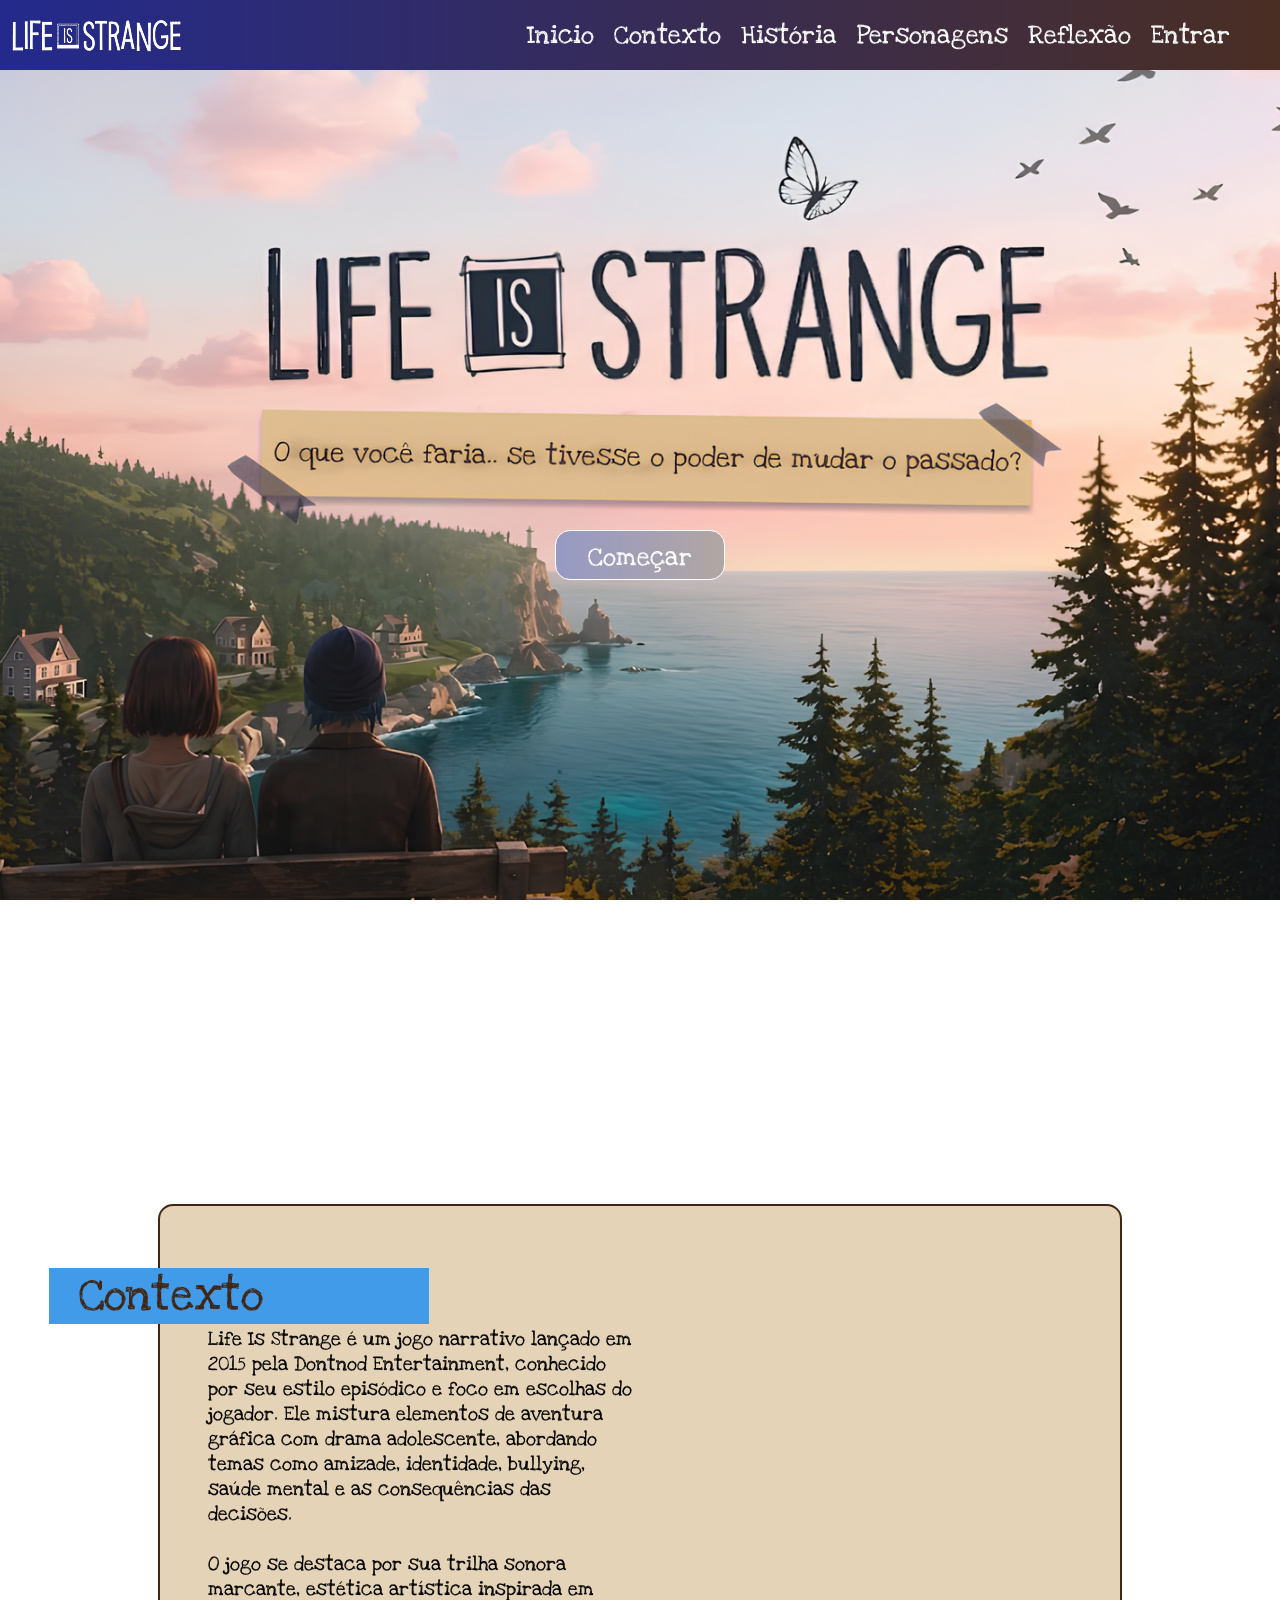
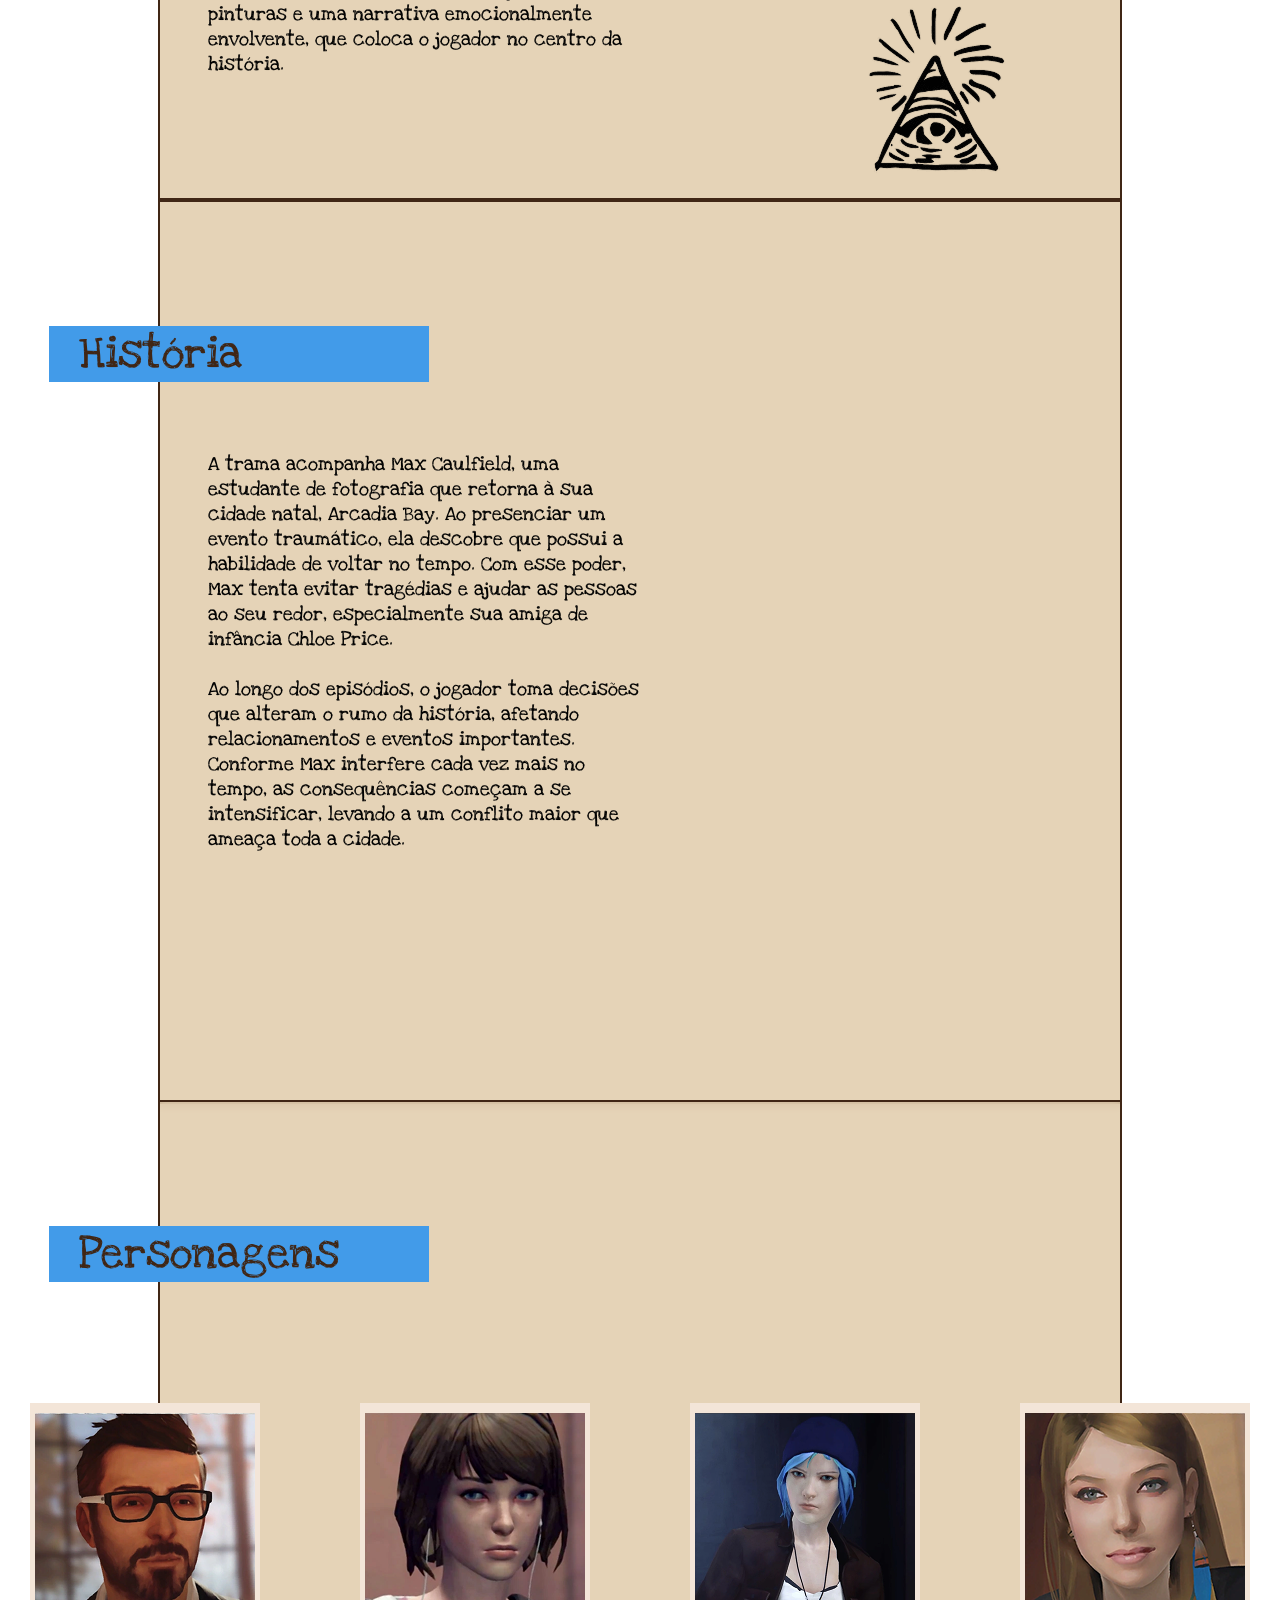
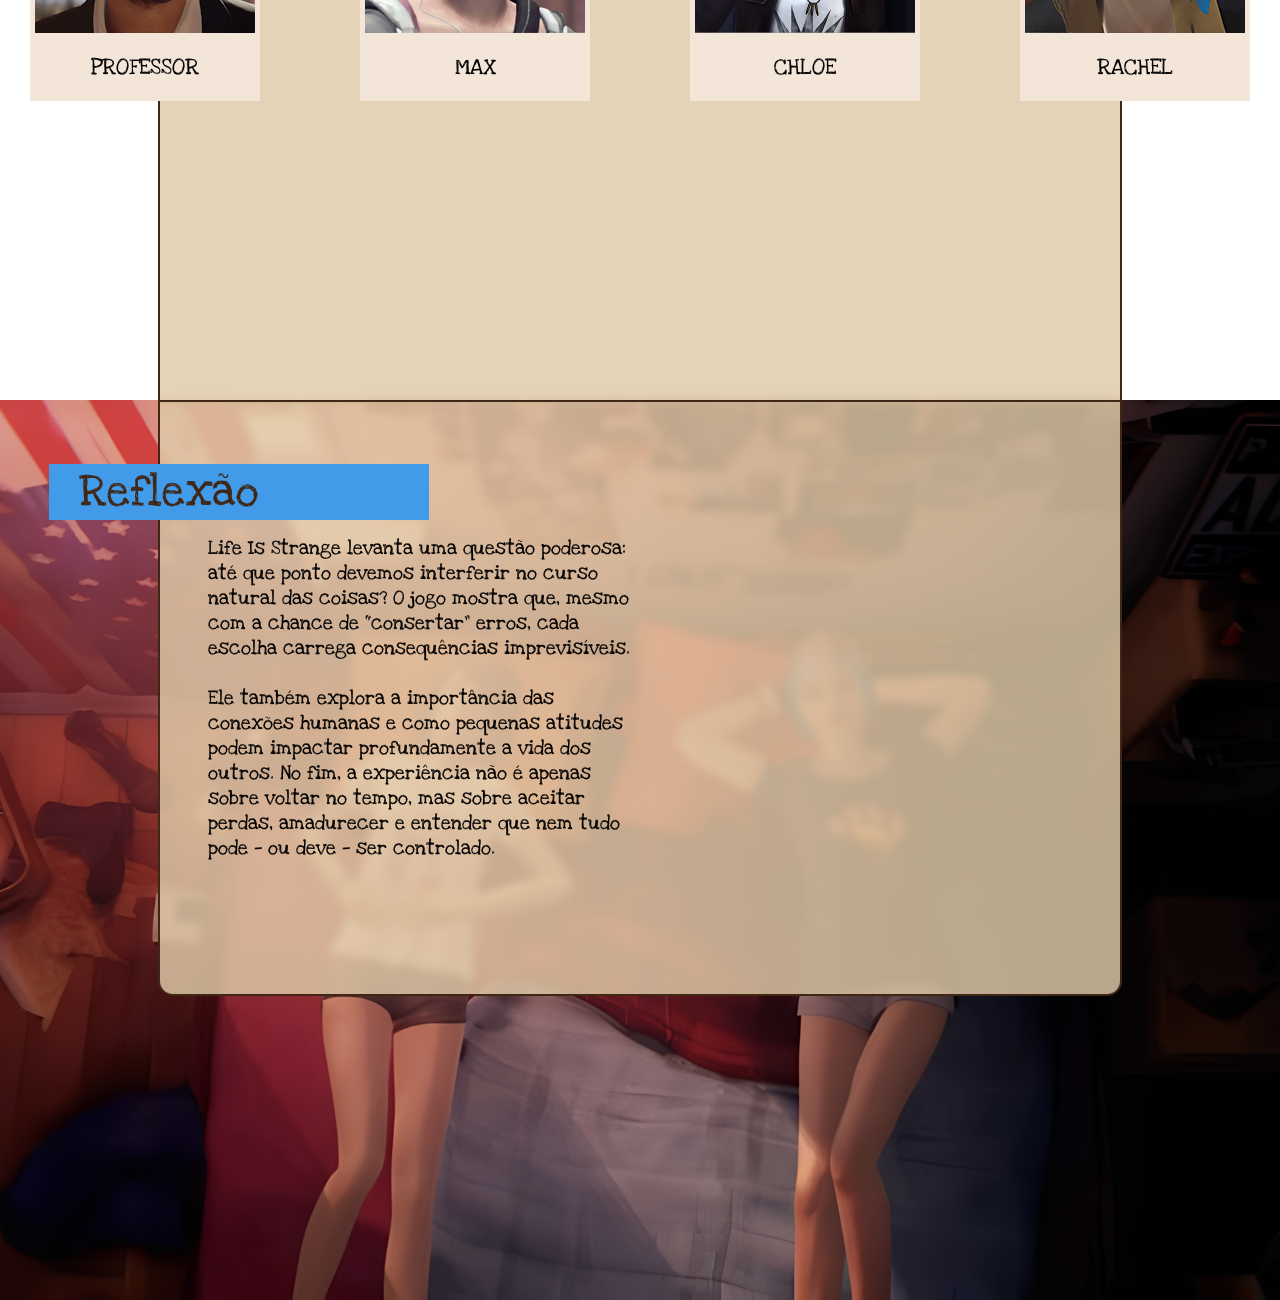
==== public/index.html @ 5f22a0fd "Juntei a API web-data-viz ao meu projeto, inseri os dados na tabela do banco e direcionei o login a " ====
<!DOCTYPE html>
<html lang="en">

<head>
  <meta charset="UTF-8">
  <link rel="stylesheet" href="./css/style.css">
  <meta name="viewport" content="width=device-width, initial-scale=1.0">
  <title>Projeto Individual - Life Is Strange</title>
</head>

<body>

  <section class="tela_home">
    <header>

      <nav class="barra-navegacao">
        <img src="./assets/imgs/LOGOLS-removebg-preview 1.png" alt="Logo do jogo">
        <ul class="topicos-barra">
          <li><a href="#" class="topico_home">Inicio</a></li>
          <li><a href="#" class="topico_contexto">Contexto</a></li>
          <li><a href="#" class="topico_historia">História</a></li>
          <li><a href="#" class="topico_personagens">Personagens</a></li>
          <li><a href="#" class="topico_reflexao">Reflexão</a></li>
          <li><a href="./login.html" class="topico_entrar">Entrar</a></li>
        </ul>
      </nav>

    </header>
    <main class="main_home">

      <button class="btn_entrar" onclick="conheca()">Começar</button>

    </main>
    <footer>



    </footer>
  </section>

  <div class="juncao_conteudo">
    <section class="tela_contexto">
      <header class="">

      </header>
      <main class="main_contexto">

        <div class="container_inicial">
          <div class="div_titulo">
            <h1 class="titulo_contexto">Contexto</h1>
          </div>

          <div class="conteudo">
            <div class="conteudo_escrito">
              Life Is Strange é um jogo narrativo lançado em 2015 pela Dontnod Entertainment,
              conhecido por seu estilo episódico e foco em escolhas do jogador. Ele mistura elementos
              de aventura gráfica com drama adolescente, abordando temas como amizade, identidade,
              bullying, saúde mental e as consequências das decisões. <br><br> O jogo se destaca por sua
              trilha sonora marcante, estética artística inspirada em pinturas e uma narrativa
              emocionalmente envolvente, que coloca o jogador no centro da história.
            </div>
            <div class="conteudo_imagem">

              <div class="div_img_iluminati">
                <img src="./assets/imgs/iluminati.png" alt="Pixação de Chloe, um triangulo com olho e alguns rabiscos">
              </div>

            </div>

          </div>
      </main>
      <footer class="">


      </footer>

    </section>
    <section class="tela_historia">
      <header class="">

      </header>
      <main class="main_historia">

        <div class="container1">
          <div class="div_titulo">
            <h1 class="titulo_contexto">História</h1>
          </div>

          <div class="conteudo">
            <div class="conteudo_escrito">
              A trama acompanha Max Caulfield, uma estudante de fotografia que retorna à sua cidade natal,
              Arcadia Bay. Ao presenciar um evento traumático, ela descobre que possui a habilidade de voltar no tempo.
              Com esse poder, Max tenta evitar tragédias e ajudar as pessoas ao seu redor, especialmente sua amiga de
              infância Chloe Price. <br><br> Ao longo dos episódios, o jogador toma decisões que alteram o rumo da
              história,
              afetando relacionamentos e eventos importantes. Conforme Max interfere cada vez mais no tempo, as
              consequências começam a se intensificar, levando a um conflito maior que ameaça toda a cidade.
            </div>
            <div class="conteudo_imagem">


            </div>

          </div>

      </main>
      <footer class="">


      </footer>

    </section>
    <section class="tela_personagens">
      <header class="">

      </header>
      <main class="main_personagens">
        <div class="container2">
          <div class="div_titulo">
            <h1 class="titulo_contexto">Personagens</h1>
          </div>

          <div class="carrossel_persongens">
            <div class="carrossel_img">
              <img src="./assets/imgs/Professor.png" alt="">
              <p>PROFESSOR</p>
            </div>
            <div class="carrossel_img">
              <img src="./assets/imgs/Max.png" alt="">
              <p>MAX</p>
            </div>
            <div class="carrossel_img">
              <img src="./assets/imgs/Chloe.png" alt="">
              <p>CHLOE</p>
            </div>
            <div class="carrossel_img">
              <img src="./assets/imgs/Rachel.png" alt="">
              <p>RACHEL</p>
            </div>

          </div>


        </div>

  </div>

  </main>
  <footer class="">


  </footer>

  </section>
  <section class="tela_reflexao">
    <header class="">

    </header>
    <main class="main_reflexao">

      <div class="container_final">
        <div class="div_titulo">
          <h1 class="titulo_contexto">Reflexão</h1>
        </div>

        <div class="conteudo">
          <div class="conteudo_escrito">
            Life Is Strange levanta uma questão poderosa: até que ponto devemos interferir no curso
            natural das coisas?
            O jogo mostra que, mesmo com a chance de “consertar” erros, cada escolha carrega
            consequências imprevisíveis.<br><br>
            Ele também explora a importância das conexões humanas e como pequenas atitudes podem
            impactar profundamente
            a vida dos outros. No fim, a experiência não é apenas sobre voltar no tempo, mas sobre
            aceitar perdas,
            amadurecer e entender que nem tudo pode — ou deve — ser controlado.
          </div>
          <div class="conteudo_imagem">


          </div>

        </div>

        <!--
                    <div class="div_img_borboleta">
                        <img src="../imgs/thisAction2.png"
                            alt="Borboleta azul de asas abertas com texto 'this action wil have consequences..'" class="img_borboleta">
                    </div>

                    -->
      </div>
    </main>
    <footer class="footer_reflexao">


    </footer>

  </section>
  </div>

</body>

</html>
<script>
  function conheca() {
    window.location = 'cadastro.html';
  }
</script>
---- public/css/style.css ----
@import url('https://fonts.googleapis.com/css2?family=Love+Ya+Like+A+Sister&display=swap');


* {
    margin: 0;
    padding: 0;
    font-family: "Love Ya Like A Sister", cursive;
    font-weight: 400;
    font-style: normal;
}

section {
    width: 100%;
    height: 100vh;
}

.tela_home {
    background-image: url(../assets/imgs/image\ 1.png);
    background-position: center;
    background-repeat: none;
    background-size: cover;
}


.barra-navegacao {
    width: 100%;
    height: 70px;
    background-image: linear-gradient(to right, #232A8C, #4A2E24);
    display: flex;
    flex-direction: row;
    align-items: center;
    gap: 100px;
    justify-content: space-between;
}

.topicos-barra {
    display: flex;
    flex-direction: row;
    gap: 20px;
    color: white;
    font-size: 26px;
    list-style: none;
    margin-right: 50px;
}

.topicos-barra a {
 text-decoration: none;
 color: white;
}

.topicos-barra li:hover {
    text-decoration: underline;
    cursor: pointer;
}

.btn_entrar {
    background-image: linear-gradient(to right, #232a8c6f, #4a2e2460);
    color: white;
    padding: 10px;
    width: 170px;
    height: 50px;
    font-size: 26px;
    border: solid 1px #ffff;
    border-radius: 10px;
    backdrop-filter: blur(10px);
    border-radius: 15px;
    margin-top: 70px;
    transition: background-color 0.3s ease, transform 0.2s ease-in-out;
}

.btn_entrar:hover {
    background-image: linear-gradient(to right, #232a8cd1, #4a2e24cb);
    backdrop-filter: blur(10px);
    cursor: pointer;
    transform: scale(1.05);
}

.main_home {

    display: flex;
    justify-content: center;
    align-items: center;
    width: 100%;
    height: 100vh;

}



.container_inicial {
    width: 75vw;
    height: 37em;
    background-color: #e0caa8d3;
    backdrop-filter: blur(5px);
    display: flex;
    justify-content: center;
    align-items: center;
    border-radius: 15px 15px 0 0;
    border: solid 2px #402615;
    flex-direction: column;

}

.container1 {
    width: 75vw;
    height: 100vh;
    background-color: #e0caa8d3;
    backdrop-filter: blur(5px);
    display: flex;
    justify-content: center;
    align-items: center;
    border: solid 2px #402615;
    flex-direction: column;
}

.container2 {
    width: 75vw;
    height: 100vh;
    background-color: #e0caa8d3;
    backdrop-filter: blur(5px);
    display: flex;
    justify-content: center;
    align-items: center;
    border: solid 2px #402615;
    flex-direction: row;
}

.container_final {
    width: 75vw;
    height: 37em;
    background-color: #e0caa8d3;
    backdrop-filter: blur(5px);
    display: flex;
    justify-content: center;
    align-items: center;
    border-radius: 0 0 15px 15px;
    border: solid 2px #402615;
    flex-direction: column;
}

.tela_contexto {
    background-image: url(../assets/imgs/image_contexto.png);
    background-position: center;
    background-repeat: none;
    background-size: cover;
    display: flex;
    justify-content: center;
    align-items: flex-end;

}



.div_titulo {
    background-color: #429BE9;
    width: 350px;
    padding: 0 0 0 30px;
    color: #402615;
    font-size: 30px;
    position: absolute;
    right: 72%;
    bottom: 80%;
}




.tela_historia {
    background-image: url(../assets/imgs/image_historia.png);
    background-position: center;
    background-repeat: none;
    background-size: cover;
    display: flex;
    justify-content: center;

}

.tela_personagens {
    background-image: url(../assets/imgs/image_personagens.png);
    background-position: center;
    background-repeat: none;
    background-size: cover;
    display: flex;
    justify-content: center;

}

.carrossel_persongens {
    display: flex;
    flex-direction: row;
    gap: 100px;
}

.carrossel_img {
    padding: 10px 5px 20px 5px ;
    background-color: #F3E5D8;
    display: flex;
    justify-content: center;
    align-items: center;
    gap: 20px;
    font-size: 23px;
    flex-direction: column;
    
}



.tela_reflexao {
    background-image: url(../assets/imgs/image_reflexao.png);
    background-position: center;
    background-repeat: none;
    background-size: cover;
    display: flex;
    justify-content: center;
    align-items: flex-start;

}

.conteudo {
    display: flex;
    flex-direction: row;
    justify-content: center;
    align-items: center;
}

.conteudo_escrito {
    width: 45%;
    font-size: 20px;

}

.conteudo_imagem {
    width: 45%;

}

.img_borboleta {
    width: 300px;
    height: auto;
}

.div_img_iluminati {
    display: flex;
    justify-content: flex-end;
    align-items: flex-end;
    width: 100%;
    height: 35em;
}
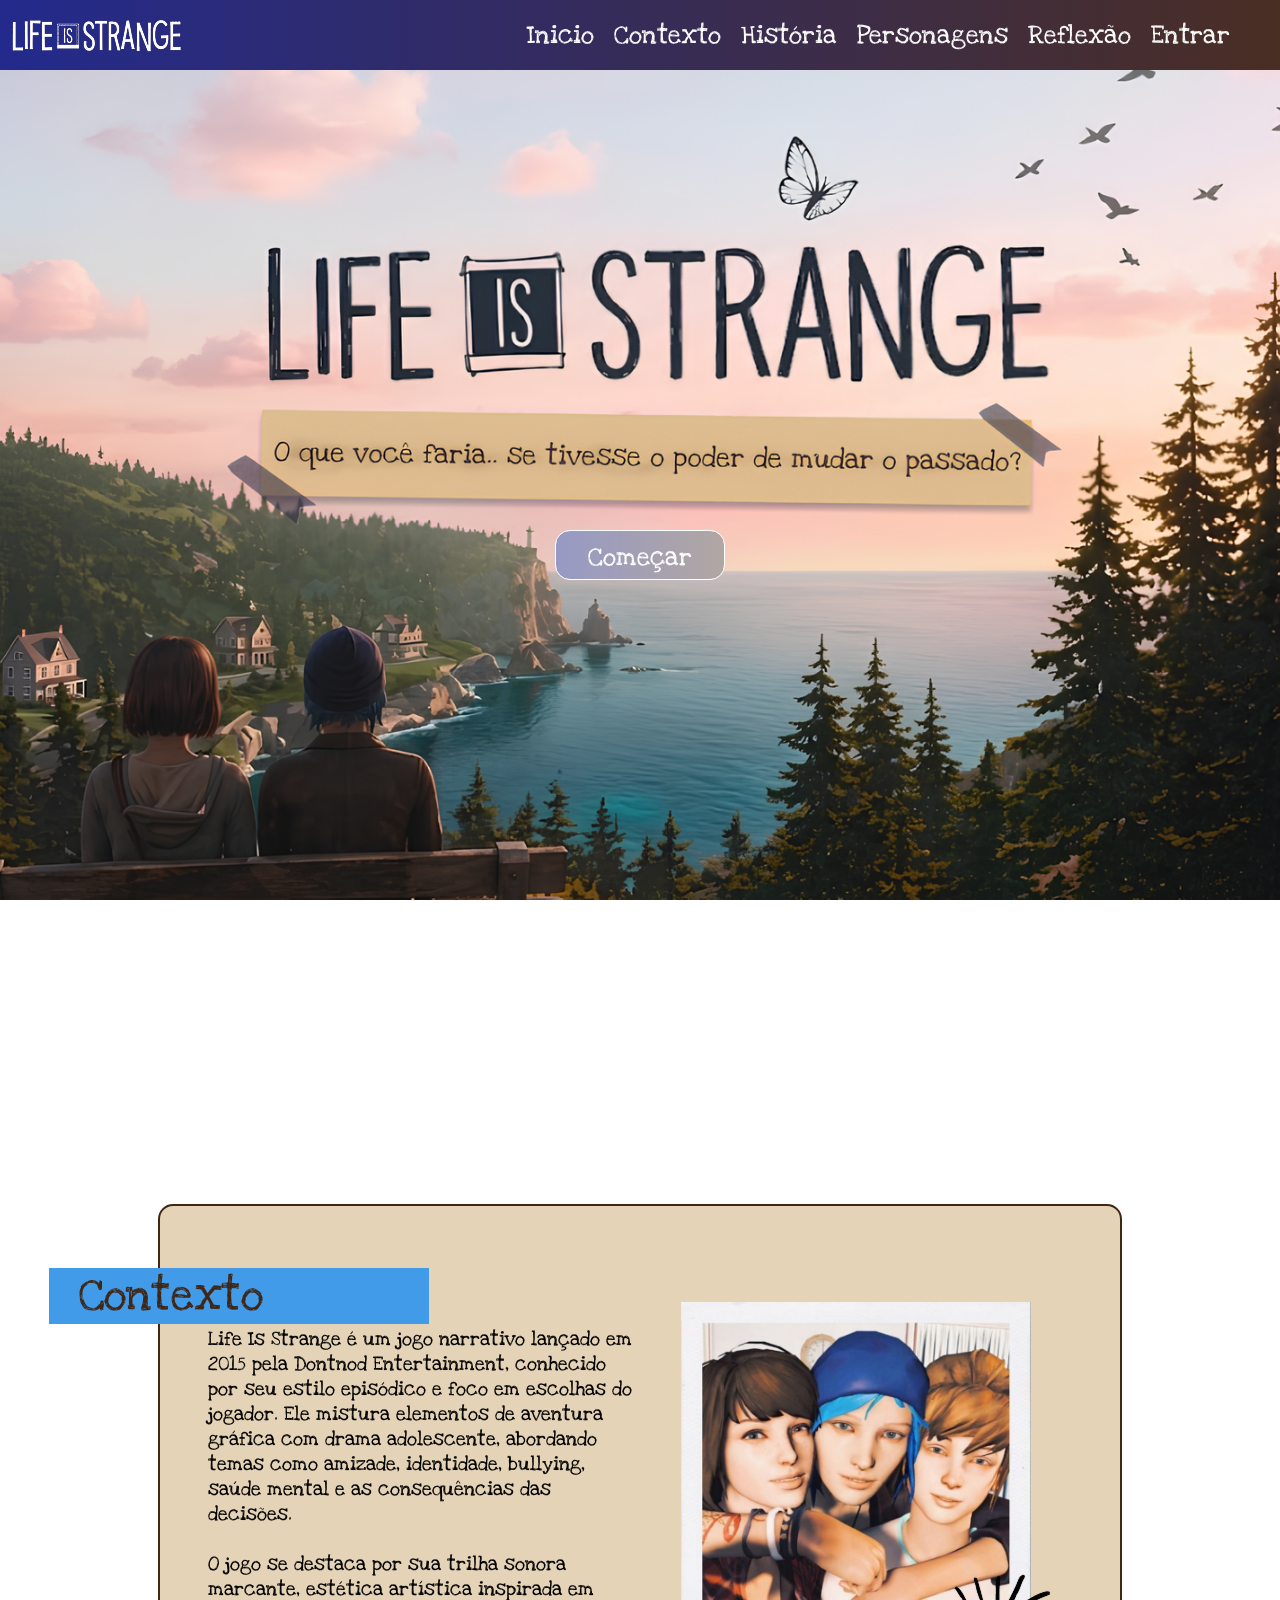
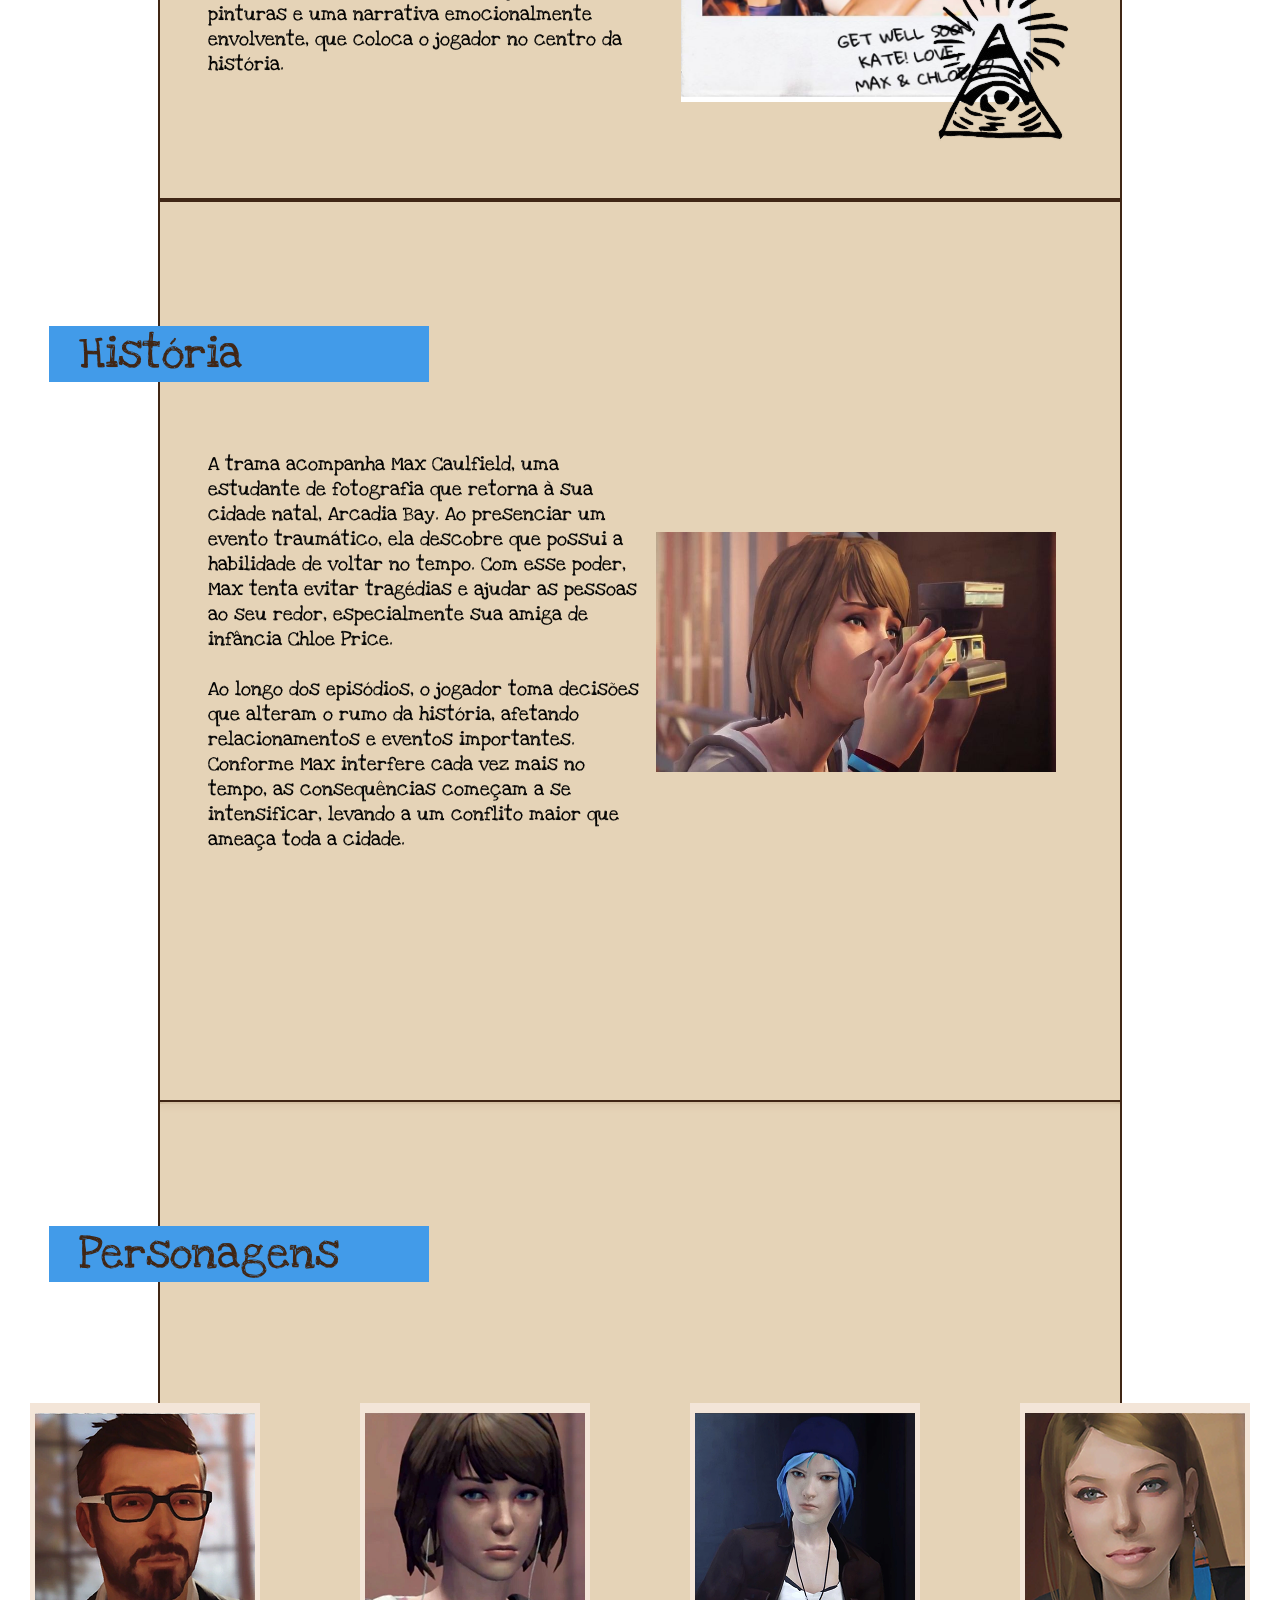
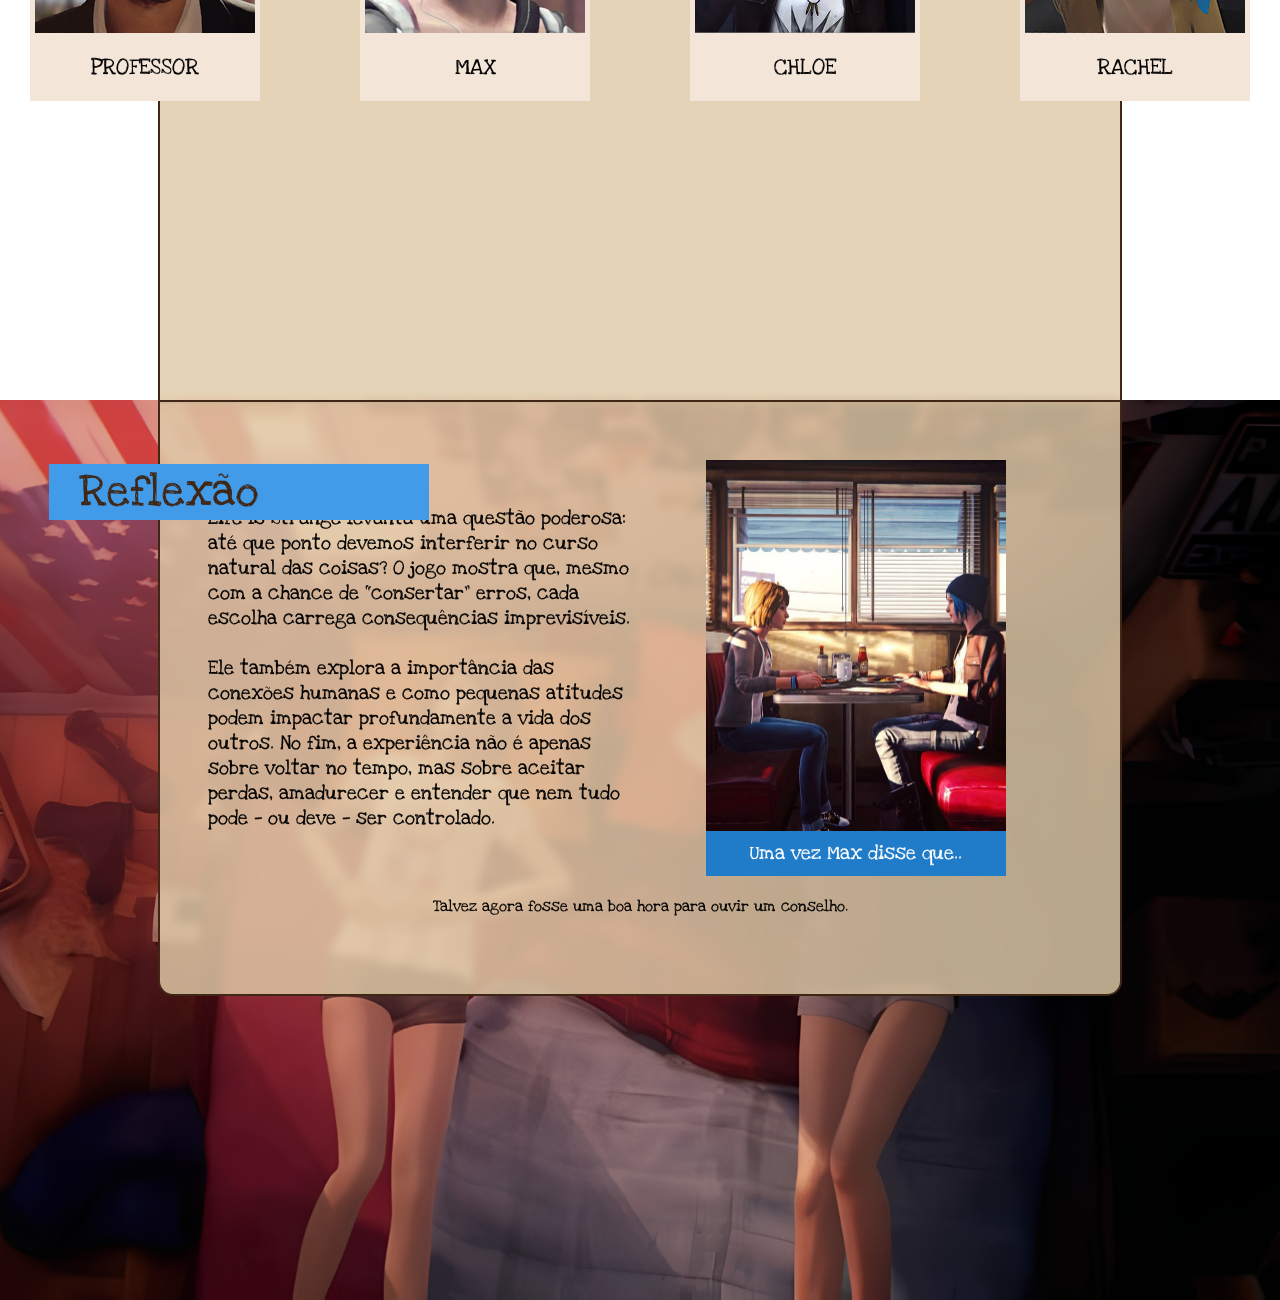
==== commit b0c20919: "Arrumei a lading page e adicionei o math.random" ====
--- a/public/index.html
+++ b/public/index.html
@@ -60,10 +60,11 @@
               emocionalmente envolvente, que coloca o jogador no centro da história.
             </div>
             <div class="conteudo_imagem">
-
-              <div class="div_img_iluminati">
-                <img src="./assets/imgs/iluminati.png" alt="Pixação de Chloe, um triangulo com olho e alguns rabiscos">
-              </div>
+              <img src="./assets/imgs/fotoMaxChloe.jpg" alt="" class="fotoContexto">
+
+              <img src="./assets/imgs/iluminati.png" alt="Pixação de Chloe, um triangulo com olho e alguns rabiscos"
+                class="div_img_iluminati">
+
 
             </div>
 
@@ -97,7 +98,7 @@
               consequências começam a se intensificar, levando a um conflito maior que ameaça toda a cidade.
             </div>
             <div class="conteudo_imagem">
-
+              <img src="./assets/imgs/fotosfotos2.jpg" alt="" class="fotoHistoria">
 
             </div>
 
@@ -176,24 +177,26 @@
             amadurecer e entender que nem tudo pode — ou deve — ser controlado.
           </div>
           <div class="conteudo_imagem">
-
-
-          </div>
-
-        </div>
-
-        <!--
-                    <div class="div_img_borboleta">
-                        <img src="../imgs/thisAction2.png"
-                            alt="Borboleta azul de asas abertas com texto 'this action wil have consequences..'" class="img_borboleta">
-                    </div>
-
-                    -->
+            <img src="./assets/imgs/reflexao.jpg" alt="" class="fotoReflexao">
+            <button onclick="sortearFrase()" class="btn_sortear">Uma vez Max disse que..</button>
+
+          </div>
+
+        </div>
+
+
+        <div class="div_img_borboleta" id="div_img_borboleta">
+          <br> <b> Talvez agora fosse uma boa hora para ouvir um conselho. </b><br>
+
+        </div>
+
+
       </div>
     </main>
     <footer class="footer_reflexao">
 
 
+
     </footer>
 
   </section>
@@ -203,7 +206,25 @@
 
 </html>
 <script>
+
+  let listaFrases = ['Tudo é uma fotografia à espera de ser tirada...', 'Quando uma porta se fecha, uma janela se abre... Ou algo parecido.', 'Gostaria de poder ficar neste momento para sempre. (...) Mas aí não seria mais um momento.', 'Com grande poder vêm grandes mentiras.']
+
   function conheca() {
     window.location = 'cadastro.html';
   }
+
+  function sortearFrase() {
+    let sorteador = Math.random() * listaFrases.length + 0;
+    sorteador = sorteador.toFixed(0);
+    if (sorteador < 4) {
+      div_img_borboleta.innerHTML = `<br> ${listaFrases[sorteador]}`
+    } else {
+      div_img_borboleta.innerHTML = `<br> ${listaFrases[sorteador-1]}`
+    }
+
+    console.log(sorteador)
+
+
+
+  }
 </script>
--- a/public/css/style.css
+++ b/public/css/style.css
@@ -7,6 +7,9 @@
     font-family: "Love Ya Like A Sister", cursive;
     font-weight: 400;
     font-style: normal;
+
+  
+ 
 }
 
 section {
@@ -231,7 +234,22 @@
 
 .conteudo_imagem {
     width: 45%;
-
+   
+    display: flex;
+    align-items: center;
+    flex-direction: column;
+
+}
+.div_img_borboleta {
+  display: flex;
+  justify-content: center;
+  align-items: center;
+  flex-direction: column;
+}
+
+.fotoContexto {
+    width: 350px;
+    height: 400px;
 }
 
 .img_borboleta {
@@ -240,9 +258,35 @@
 }
 
 .div_img_iluminati {
-    display: flex;
-    justify-content: flex-end;
-    align-items: flex-end;
-    width: 100%;
-    height: 35em;
+   
+   
+    position: absolute;
+    right: -1em;
+    bottom: 3em;
+}
+
+.fotoHistoria {
+     width: 400px;
+    height: 240px;
+}
+
+.fotoReflexao {
+    width: 300px;
+    height: auto;
+}
+
+.btn_sortear {
+    width: 300px;
+    border: none;
+    padding: 10px 0;
+    background-color: #207cc8;
+    color: white;
+    font-size: 20px;
+    transition: background-color 0.3s ease, transform 0.2s ease;
+}
+
+.btn_sortear:hover {
+    background-color: #1d5fcb;
+    
+    
 }
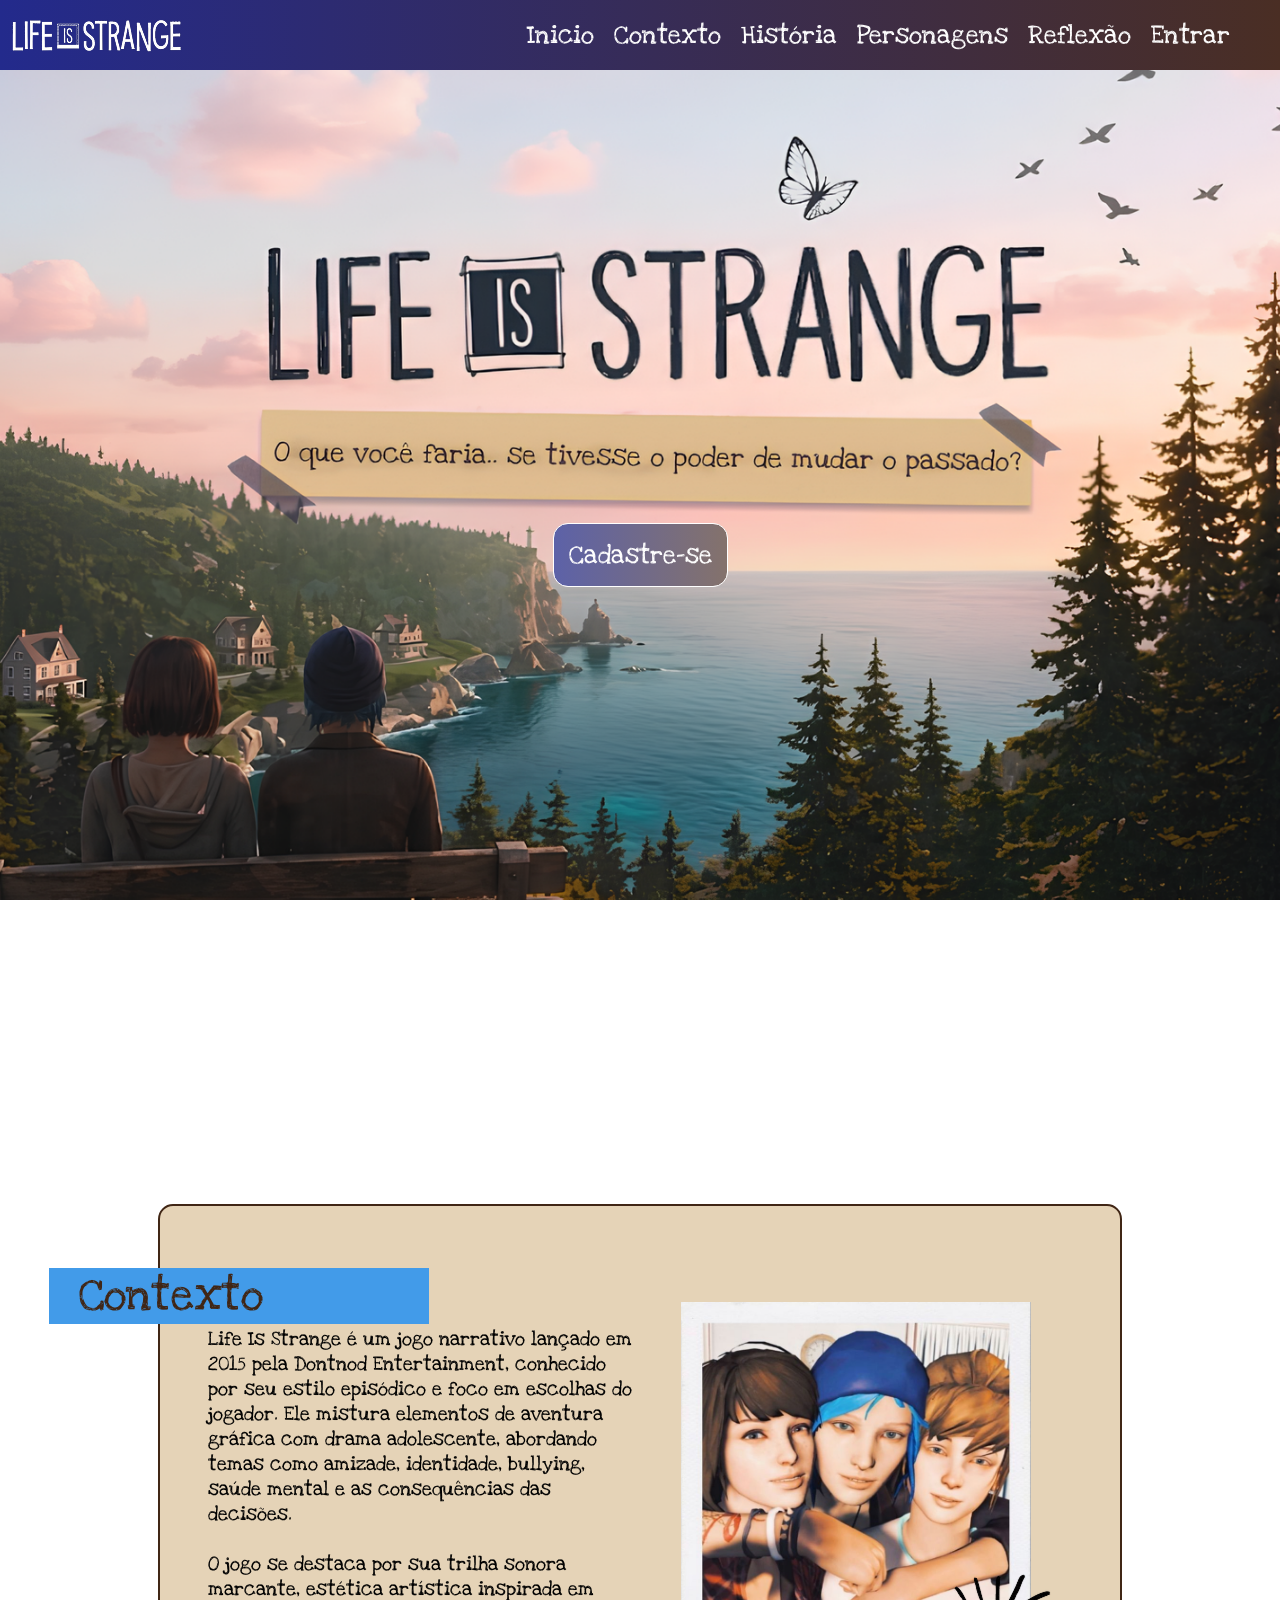
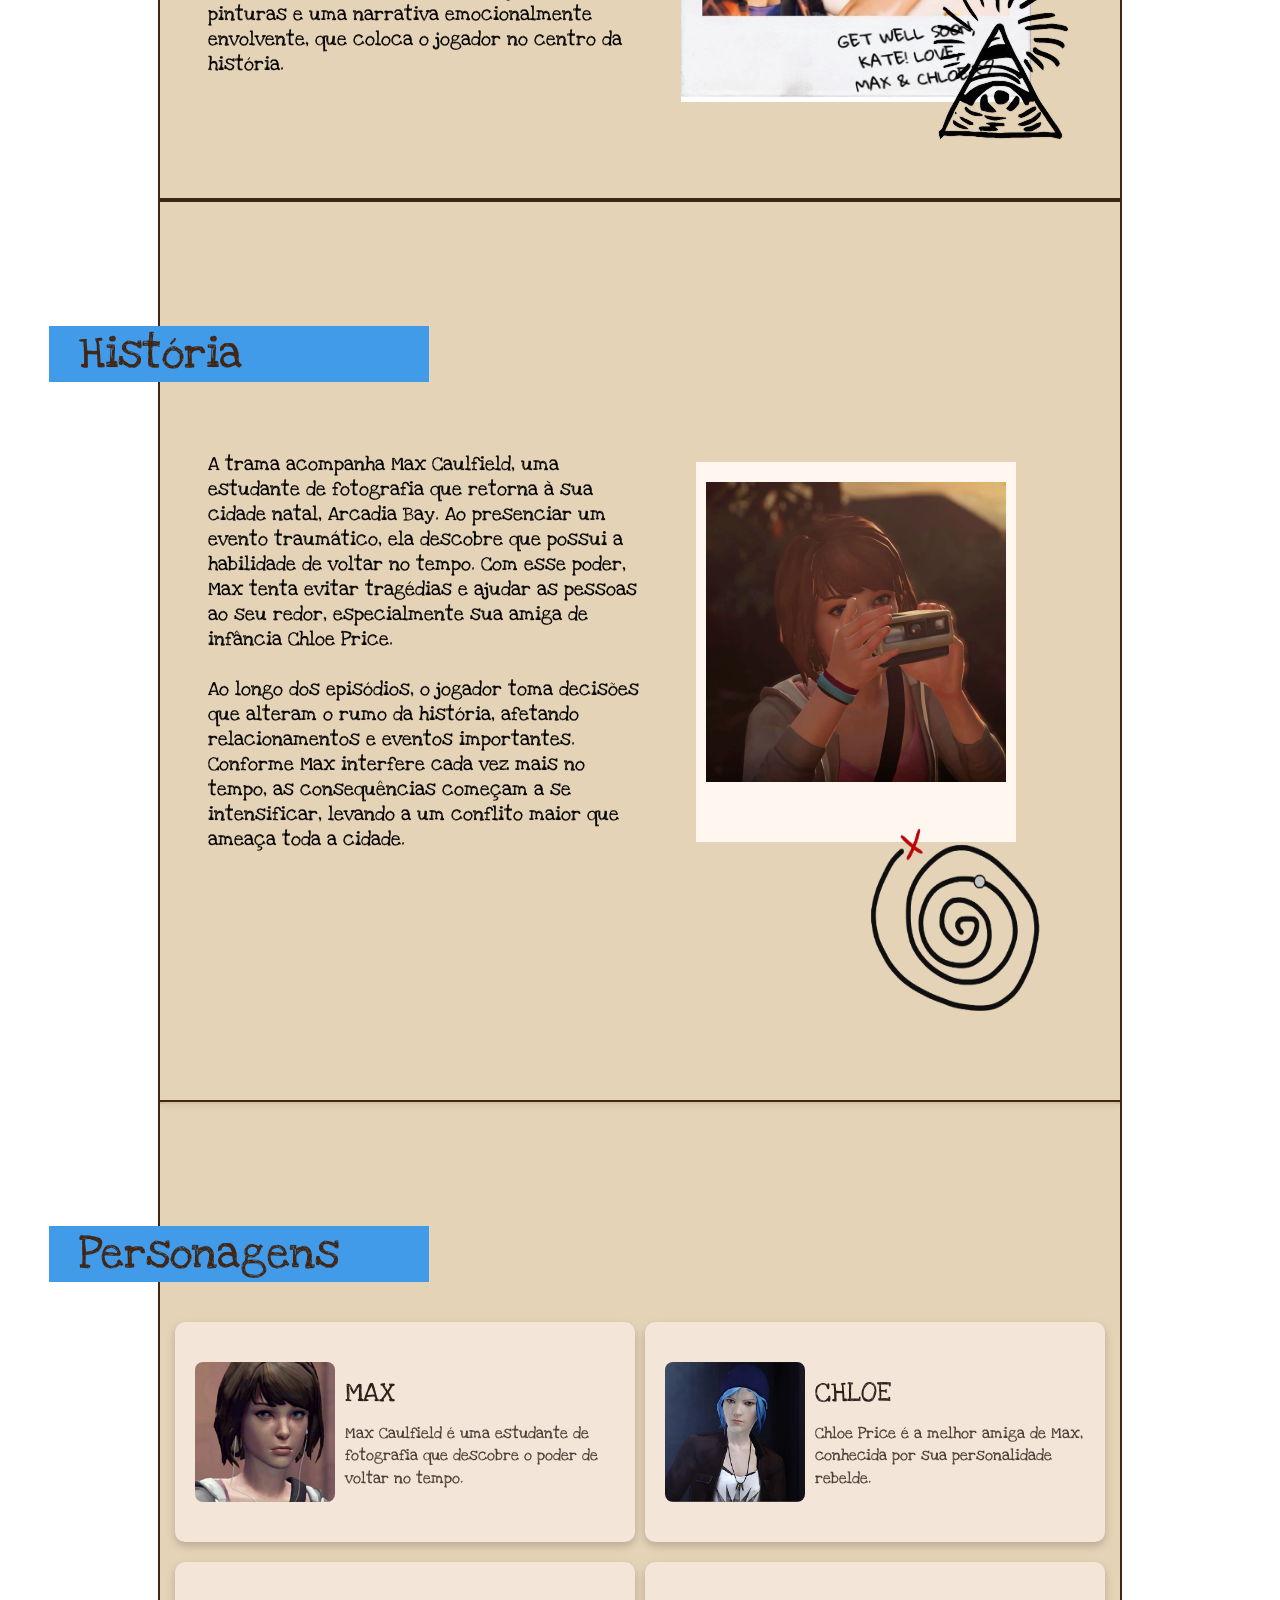
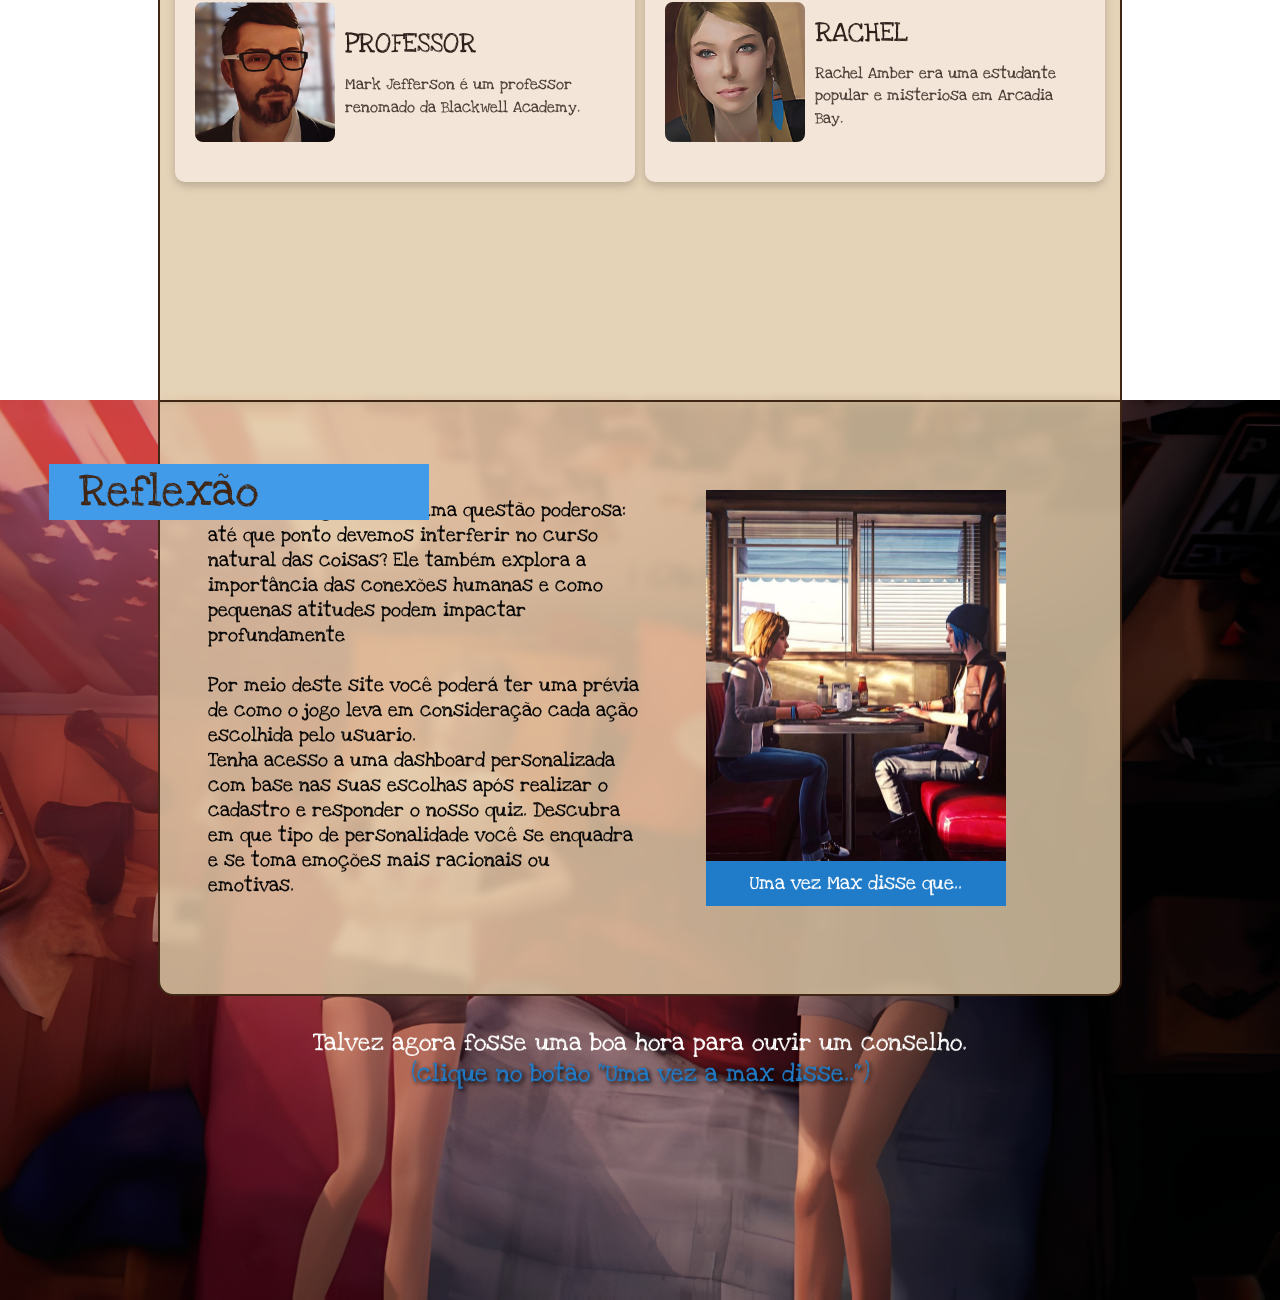
==== commit 58e1c7b2: "Arrumei a area dos personagens, história e reflexão na lading page" ====
--- a/public/index.html
+++ b/public/index.html
@@ -17,10 +17,10 @@
         <img src="./assets/imgs/LOGOLS-removebg-preview 1.png" alt="Logo do jogo">
         <ul class="topicos-barra">
           <li><a href="#" class="topico_home">Inicio</a></li>
-          <li><a href="#" class="topico_contexto">Contexto</a></li>
-          <li><a href="#" class="topico_historia">História</a></li>
-          <li><a href="#" class="topico_personagens">Personagens</a></li>
-          <li><a href="#" class="topico_reflexao">Reflexão</a></li>
+          <li><a href="#contexto" class="topico_contexto">Contexto</a></li>
+          <li><a href="#historia" class="topico_historia">História</a></li>
+          <li><a href="#personagens" class="topico_personagens">Personagens</a></li>
+          <li><a href="#reflexao" class="topico_reflexao">Reflexão</a></li>
           <li><a href="./login.html" class="topico_entrar">Entrar</a></li>
         </ul>
       </nav>
@@ -28,7 +28,7 @@
     </header>
     <main class="main_home">
 
-      <button class="btn_entrar" onclick="conheca()">Começar</button>
+      <button class="btn_entrar" onclick="conheca()">Cadastre-se</button>
 
     </main>
     <footer>
@@ -47,7 +47,7 @@
 
         <div class="container_inicial">
           <div class="div_titulo">
-            <h1 class="titulo_contexto">Contexto</h1>
+            <h1 class="titulo_contexto" id="contexto">Contexto</h1>
           </div>
 
           <div class="conteudo">
@@ -84,7 +84,7 @@
 
         <div class="container1">
           <div class="div_titulo">
-            <h1 class="titulo_contexto">História</h1>
+            <h1 class="titulo_contexto" id="historia">História</h1>
           </div>
 
           <div class="conteudo">
@@ -98,7 +98,8 @@
               consequências começam a se intensificar, levando a um conflito maior que ameaça toda a cidade.
             </div>
             <div class="conteudo_imagem">
-              <img src="./assets/imgs/fotosfotos2.jpg" alt="" class="fotoHistoria">
+              <img src="./assets/imgs/maxFoto.jpg" alt="" class="fotoHistoria">
+              <img src="./assets/imgs/aVidaÉestranha.png" alt="" class="icone_voltar">
 
             </div>
 
@@ -118,29 +119,60 @@
       <main class="main_personagens">
         <div class="container2">
           <div class="div_titulo">
-            <h1 class="titulo_contexto">Personagens</h1>
-          </div>
-
-          <div class="carrossel_persongens">
-            <div class="carrossel_img">
-              <img src="./assets/imgs/Professor.png" alt="">
-              <p>PROFESSOR</p>
-            </div>
-            <div class="carrossel_img">
-              <img src="./assets/imgs/Max.png" alt="">
-              <p>MAX</p>
-            </div>
-            <div class="carrossel_img">
-              <img src="./assets/imgs/Chloe.png" alt="">
-              <p>CHLOE</p>
-            </div>
-            <div class="carrossel_img">
-              <img src="./assets/imgs/Rachel.png" alt="">
-              <p>RACHEL</p>
-            </div>
-
-          </div>
-
+            <h1 class="titulo_contexto" id="personagens">Personagens</h1>
+          </div>
+
+          <div class="carrossel_personagens">
+            <div class="personagens1">
+              <div class="card_personagem">
+                <img src="./assets/imgs/Max.png" class="img_personagens">
+
+                <div class="info_personagem">
+                  <h2>MAX</h2>
+                  <p>
+                    Max Caulfield é uma estudante de fotografia que descobre o poder de voltar no tempo.
+                  </p>
+                </div>
+              </div>
+
+              <div class="card_personagem">
+                <img src="./assets/imgs/Professor.png" class="img_personagens">
+
+                <div class="info_personagem">
+                  <h2>PROFESSOR</h2>
+                  <p>
+                    Mark Jefferson é um professor renomado da Blackwell Academy.
+                  </p>
+                </div>
+              </div>
+            </div>
+            <div class="personagens2">
+              <div class="card_personagem">
+                <img src="./assets/imgs/Chloe.png" class="img_personagens">
+
+
+                <div class="info_personagem">
+                  <h2>CHLOE</h2>
+                  <p>
+                    Chloe Price é a melhor amiga de Max, conhecida por sua personalidade rebelde.
+                  </p>
+                </div>
+              </div>
+
+
+              <div class="card_personagem">
+                <img src="./assets/imgs/Rachel.png" class="img_personagens">
+
+                <div class="info_personagem">
+                  <h2>RACHEL</h2>
+                  <p>
+                    Rachel Amber era uma estudante popular e misteriosa em Arcadia Bay.
+                  </p>
+                </div>
+              </div>
+
+            
+          </div>
 
         </div>
 
@@ -161,20 +193,20 @@
 
       <div class="container_final">
         <div class="div_titulo">
-          <h1 class="titulo_contexto">Reflexão</h1>
+          <h1 class="titulo_contexto" id="reflexao">Reflexão</h1>
         </div>
 
         <div class="conteudo">
           <div class="conteudo_escrito">
             Life Is Strange levanta uma questão poderosa: até que ponto devemos interferir no curso
             natural das coisas?
-            O jogo mostra que, mesmo com a chance de “consertar” erros, cada escolha carrega
-            consequências imprevisíveis.<br><br>
             Ele também explora a importância das conexões humanas e como pequenas atitudes podem
-            impactar profundamente
-            a vida dos outros. No fim, a experiência não é apenas sobre voltar no tempo, mas sobre
-            aceitar perdas,
-            amadurecer e entender que nem tudo pode — ou deve — ser controlado.
+            impactar profundamente<br><br>
+            Por meio deste site você poderá ter uma prévia de como o jogo leva em consideração cada ação
+            escolhida pelo usuario. <br>
+            Tenha acesso a uma dashboard personalizada com base nas suas escolhas após realizar o cadastro e
+            responder o nosso quiz. Descubra em que tipo de personalidade você se enquadra e se toma emoções mais
+            racionais ou emotivas.
           </div>
           <div class="conteudo_imagem">
             <img src="./assets/imgs/reflexao.jpg" alt="" class="fotoReflexao">
@@ -185,17 +217,18 @@
         </div>
 
 
-        <div class="div_img_borboleta" id="div_img_borboleta">
-          <br> <b> Talvez agora fosse uma boa hora para ouvir um conselho. </b><br>
-
-        </div>
+
 
 
       </div>
     </main>
     <footer class="footer_reflexao">
 
-
+      <div class="div_img_borboleta" id="div_img_borboleta">
+        <br> <b> Talvez agora fosse uma boa hora para ouvir um conselho. </b>
+        <span class="mencaoFrase">(clique no botão "Uma vez a max disse..")</span>
+
+      </div>
 
     </footer>
 
@@ -219,7 +252,7 @@
     if (sorteador < 4) {
       div_img_borboleta.innerHTML = `<br> ${listaFrases[sorteador]}`
     } else {
-      div_img_borboleta.innerHTML = `<br> ${listaFrases[sorteador-1]}`
+      div_img_borboleta.innerHTML = `<br> ${listaFrases[sorteador - 1]}`
     }
 
     console.log(sorteador)
--- a/public/css/style.css
+++ b/public/css/style.css
@@ -1,5 +1,8 @@
 @import url('https://fonts.googleapis.com/css2?family=Love+Ya+Like+A+Sister&display=swap');
 
+html{
+    scroll-behavior: smooth;
+}
 
 * {
     margin: 0;
@@ -57,11 +60,11 @@
 }
 
 .btn_entrar {
-    background-image: linear-gradient(to right, #232a8c6f, #4a2e2460);
+    background-image: linear-gradient(to right, #232a8cb7, #4a2e24a5);
     color: white;
-    padding: 10px;
-    width: 170px;
-    height: 50px;
+    padding: 15px;
+    
+   
     font-size: 26px;
     border: solid 1px #ffff;
     border-radius: 10px;
@@ -125,7 +128,7 @@
     justify-content: center;
     align-items: center;
     border: solid 2px #402615;
-    flex-direction: row;
+    flex-direction: column;
 }
 
 .container_final {
@@ -187,25 +190,60 @@
     justify-content: center;
 
 }
-
-.carrossel_persongens {
-    display: flex;
-    flex-direction: row;
-    gap: 100px;
-}
-
-.carrossel_img {
-    padding: 10px 5px 20px 5px ;
+.carrossel_personagens {
+    display: flex;
+    gap: 10px;
+    justify-content: center;
+    align-items: center;
+}
+
+
+
+.card_personagem {
+    width: 420px;
+    height: 180px;
     background-color: #F3E5D8;
     display: flex;
-    justify-content: center;
-    align-items: center;
+    align-items: center;
+    gap: 10px;
+    padding: 20px;
+    border-radius: 10px;
+    box-shadow: 0 4px 10px rgba(0,0,0,0.2);
+
+}
+
+
+
+
+.img_personagens {
+    width: 140px;
+    height: 140px;
+    object-fit: cover;
+    border-radius: 8px;
+}
+
+.info_personagem {
+    display: flex;
+    flex-direction: column;
+    gap: 12px;
+}
+
+.info_personagem h2 {
+    font-size: 28px;
+    color: #2b1d17;
+}
+
+.info_personagem p {
+    font-size: 16px;
+    line-height: 1.4;
+    color: #4a3a33;
+}
+
+.personagens1, .personagens2 {
+    display: flex;
+    flex-direction: column;
     gap: 20px;
-    font-size: 23px;
-    flex-direction: column;
-    
-}
-
+}
 
 
 .tela_reflexao {
@@ -245,6 +283,8 @@
   justify-content: center;
   align-items: center;
   flex-direction: column;
+  color: white;
+  font-size: 25px;
 }
 
 .fotoContexto {
@@ -266,8 +306,18 @@
 }
 
 .fotoHistoria {
-     width: 400px;
-    height: 240px;
+     width: 300px;
+    height: 300px;
+    padding: 20px 10px 60px 10px;
+    background-color: #fff6f0;
+}
+
+.icone_voltar {
+     position: absolute;
+    right: 4em;
+    bottom: 5em;
+    width: 200px;
+    height: 200px;
 }
 
 .fotoReflexao {
@@ -286,7 +336,26 @@
 }
 
 .btn_sortear:hover {
-    background-color: #1d5fcb;
+    background-color: #2a6cd5c1;
     
     
+}
+
+.footer_reflexao {
+    display: flex;
+    flex-direction: row;
+}
+
+.tela_reflexao {
+    display: flex;
+    flex-direction: column;
+    justify-content: flex-start;
+    align-items: center;
+}
+
+.mencaoFrase {
+    color: #207cc8;
+    text-shadow: 2px 2px 4px #000000;
+    display: flex;
+    flex-direction: row;
 }
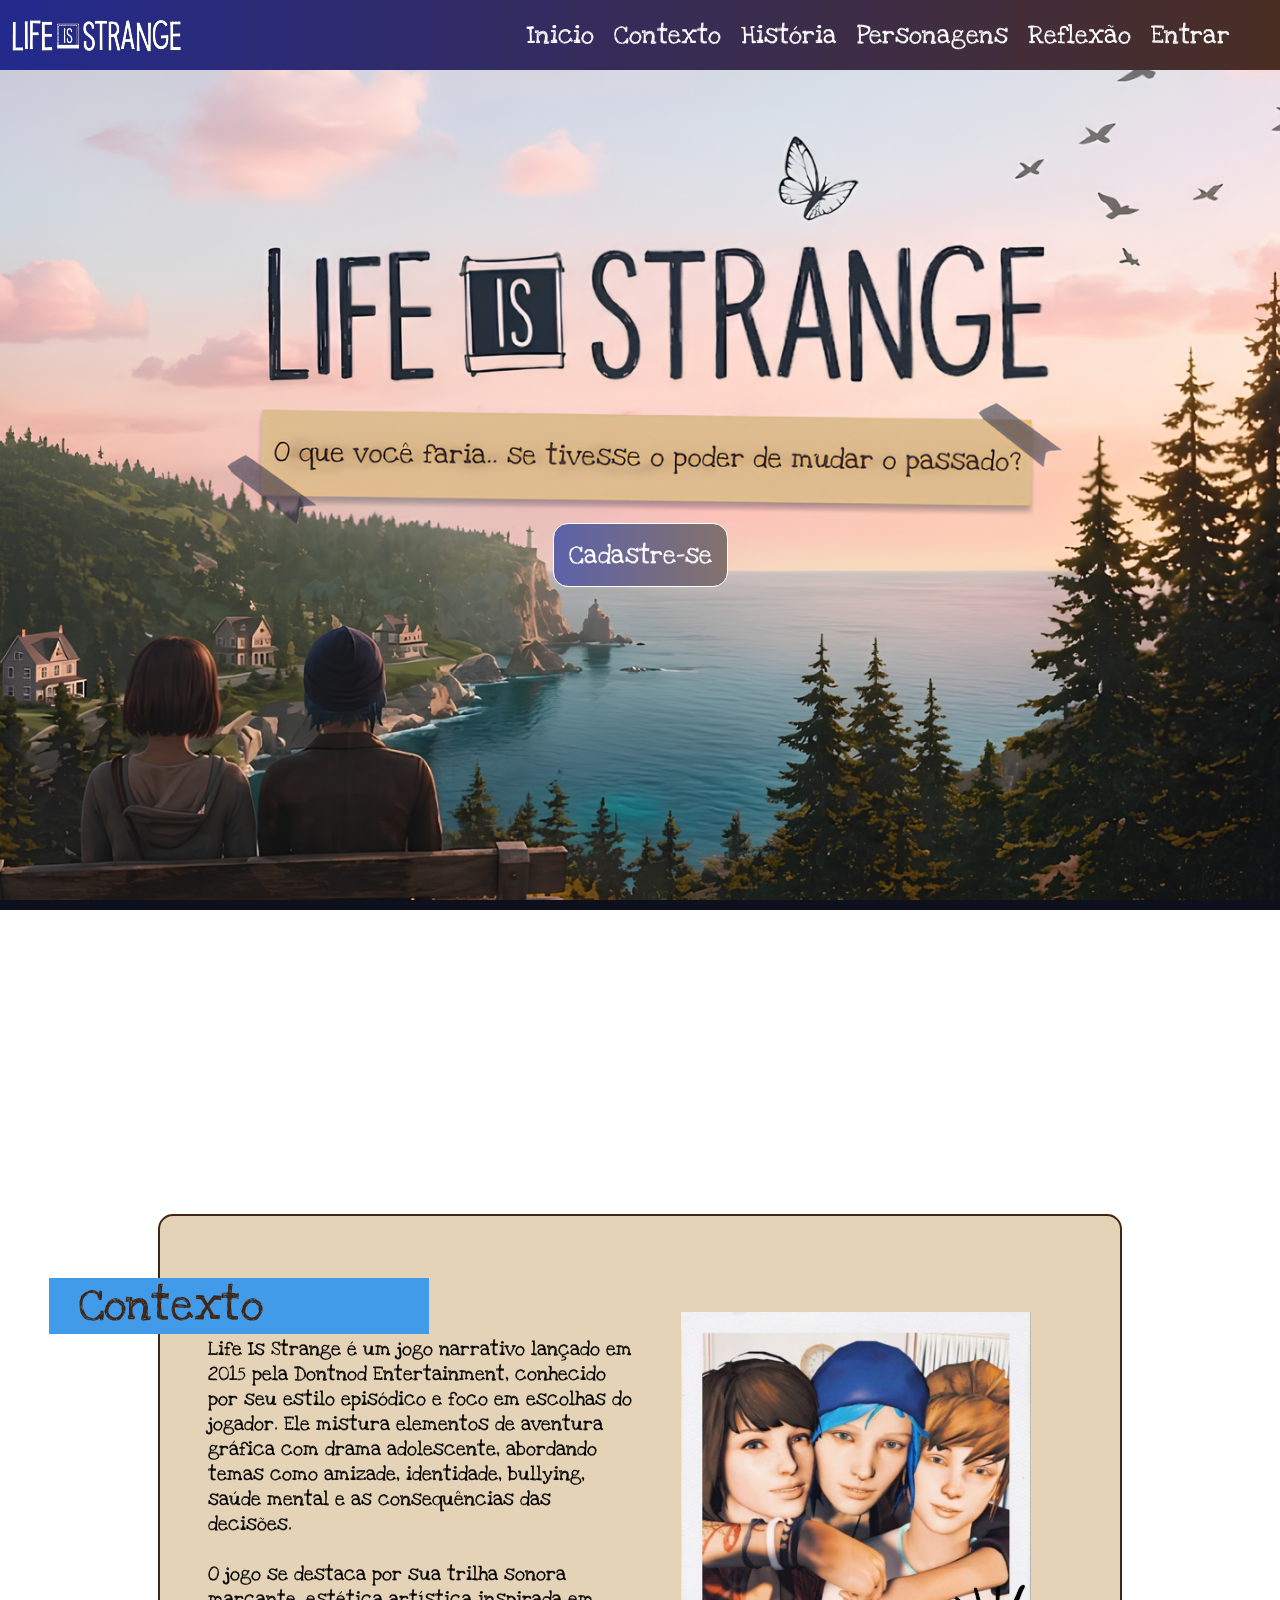
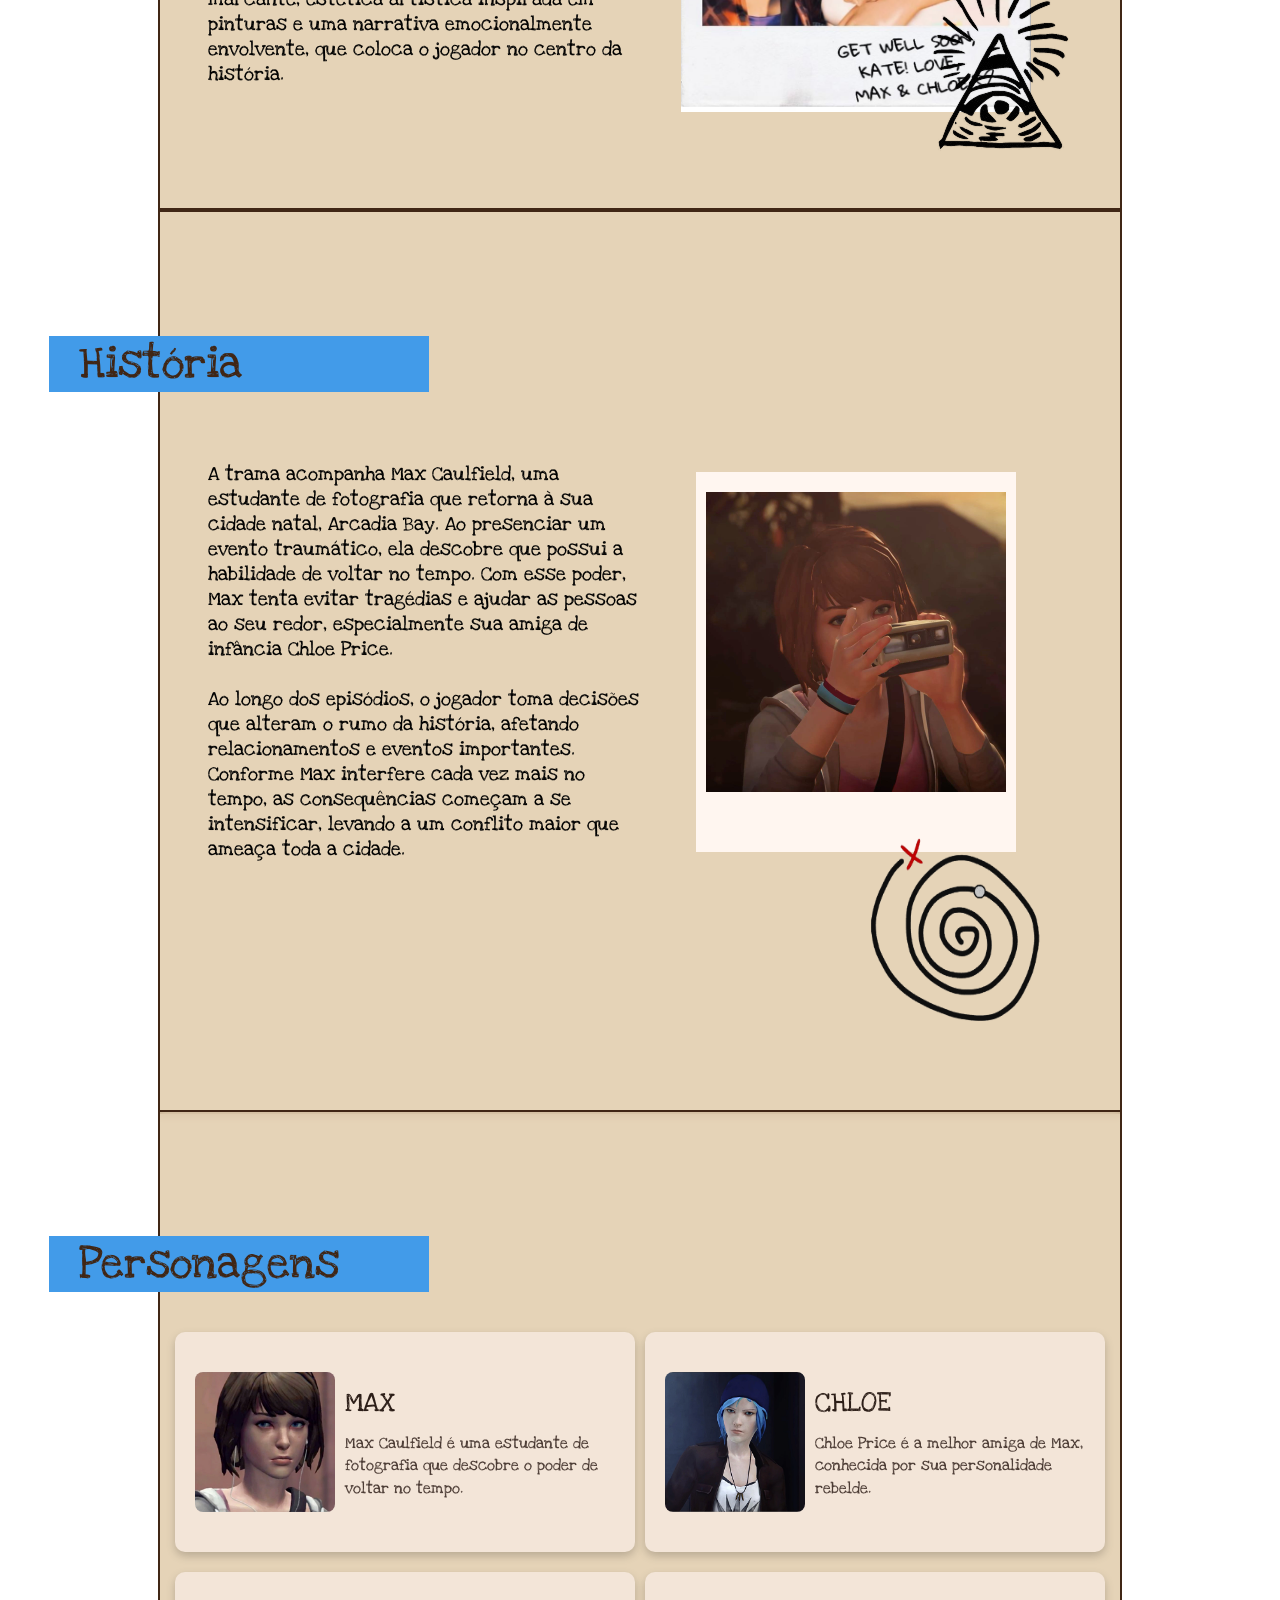
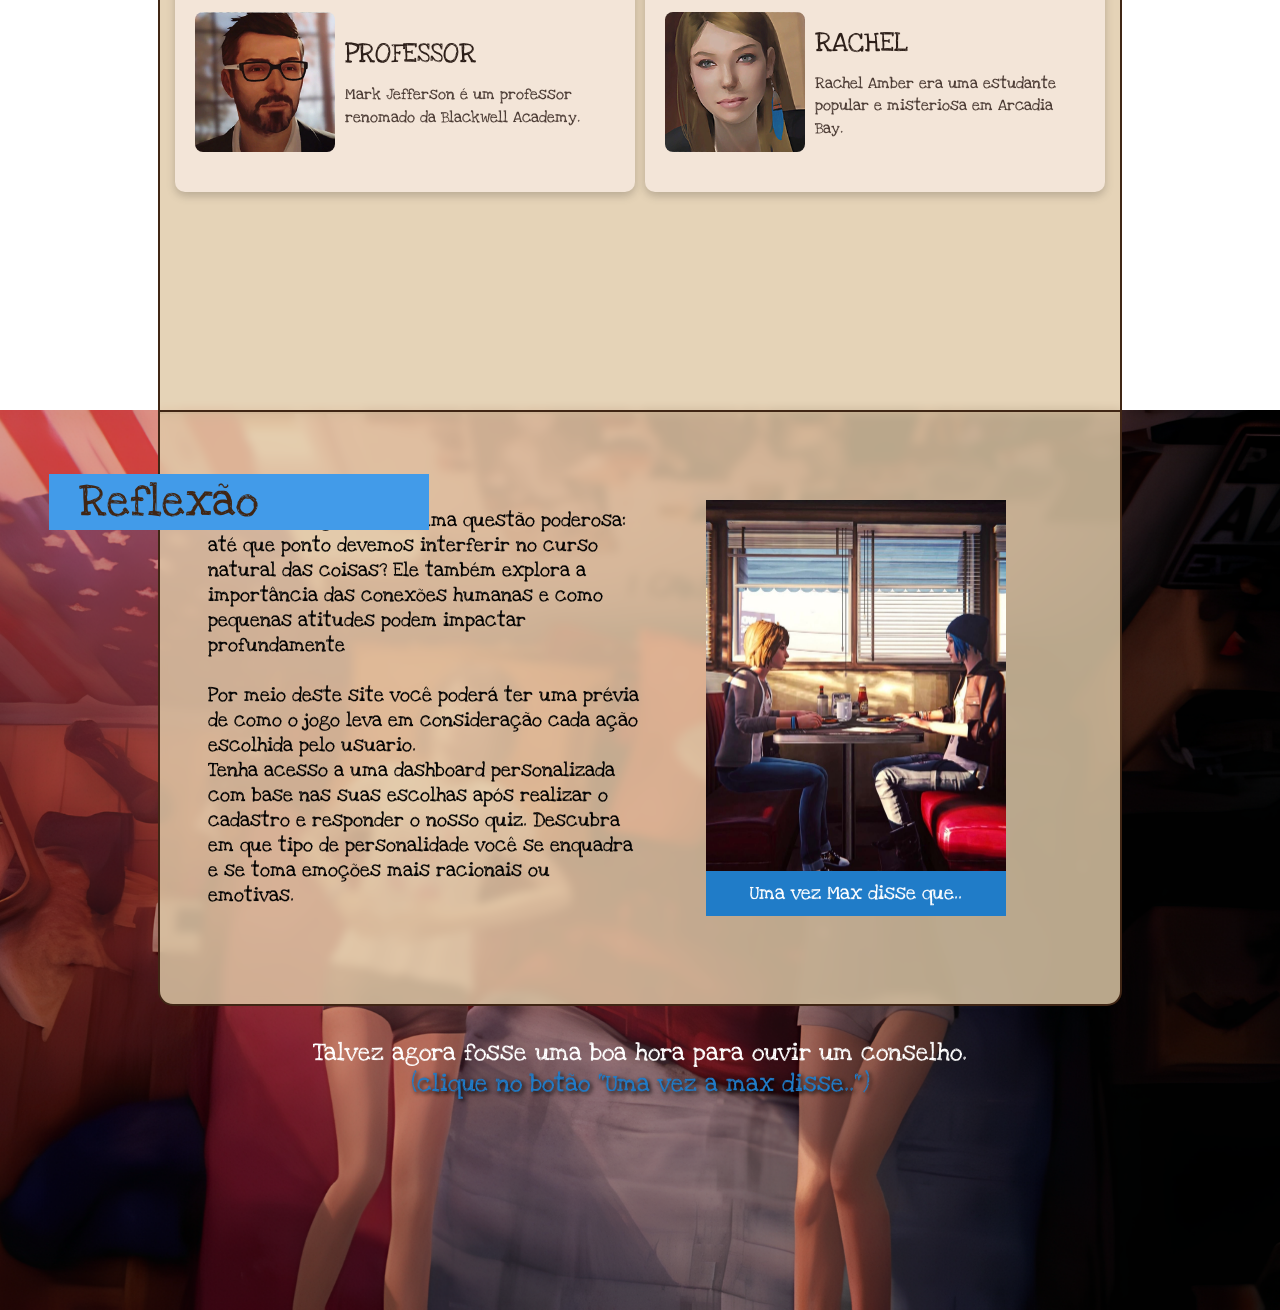
==== commit a53fa52a: "apenas formatei o codigo" ====
--- a/public/index.html
+++ b/public/index.html
@@ -171,68 +171,68 @@
                 </div>
               </div>
 
-            
+
+            </div>
+
           </div>
 
         </div>
 
-  </div>
-
-  </main>
-  <footer class="">
-
-
-  </footer>
-
-  </section>
-  <section class="tela_reflexao">
-    <header class="">
-
-    </header>
-    <main class="main_reflexao">
-
-      <div class="container_final">
-        <div class="div_titulo">
-          <h1 class="titulo_contexto" id="reflexao">Reflexão</h1>
+      </main>
+      <footer class="">
+
+
+      </footer>
+
+    </section>
+    <section class="tela_reflexao">
+      <header class="">
+
+      </header>
+      <main class="main_reflexao">
+
+        <div class="container_final">
+          <div class="div_titulo">
+            <h1 class="titulo_contexto" id="reflexao">Reflexão</h1>
+          </div>
+
+          <div class="conteudo">
+            <div class="conteudo_escrito">
+              Life Is Strange levanta uma questão poderosa: até que ponto devemos interferir no curso
+              natural das coisas?
+              Ele também explora a importância das conexões humanas e como pequenas atitudes podem
+              impactar profundamente<br><br>
+              Por meio deste site você poderá ter uma prévia de como o jogo leva em consideração cada ação
+              escolhida pelo usuario. <br>
+              Tenha acesso a uma dashboard personalizada com base nas suas escolhas após realizar o cadastro e
+              responder o nosso quiz. Descubra em que tipo de personalidade você se enquadra e se toma emoções mais
+              racionais ou emotivas.
+            </div>
+            <div class="conteudo_imagem">
+              <img src="./assets/imgs/reflexao.jpg" alt="" class="fotoReflexao">
+              <button onclick="sortearFrase()" class="btn_sortear">Uma vez Max disse que..</button>
+
+            </div>
+
+          </div>
+
+
+
+
+
         </div>
-
-        <div class="conteudo">
-          <div class="conteudo_escrito">
-            Life Is Strange levanta uma questão poderosa: até que ponto devemos interferir no curso
-            natural das coisas?
-            Ele também explora a importância das conexões humanas e como pequenas atitudes podem
-            impactar profundamente<br><br>
-            Por meio deste site você poderá ter uma prévia de como o jogo leva em consideração cada ação
-            escolhida pelo usuario. <br>
-            Tenha acesso a uma dashboard personalizada com base nas suas escolhas após realizar o cadastro e
-            responder o nosso quiz. Descubra em que tipo de personalidade você se enquadra e se toma emoções mais
-            racionais ou emotivas.
-          </div>
-          <div class="conteudo_imagem">
-            <img src="./assets/imgs/reflexao.jpg" alt="" class="fotoReflexao">
-            <button onclick="sortearFrase()" class="btn_sortear">Uma vez Max disse que..</button>
-
-          </div>
+      </main>
+      <footer class="footer_reflexao">
+
+        <div class="div_img_borboleta" id="div_img_borboleta">
+          <br> <b> Talvez agora fosse uma boa hora para ouvir um conselho. </b>
+          <span class="mencaoFrase">(clique no botão "Uma vez a max disse..")</span>
 
         </div>
 
-
-
-
-
-      </div>
-    </main>
-    <footer class="footer_reflexao">
-
-      <div class="div_img_borboleta" id="div_img_borboleta">
-        <br> <b> Talvez agora fosse uma boa hora para ouvir um conselho. </b>
-        <span class="mencaoFrase">(clique no botão "Uma vez a max disse..")</span>
-
-      </div>
-
-    </footer>
-
-  </section>
+      </footer>
+
+    </section>
   </div>
 
 </body>
--- a/public/css/style.css
+++ b/public/css/style.css
@@ -1,6 +1,6 @@
 @import url('https://fonts.googleapis.com/css2?family=Love+Ya+Like+A+Sister&display=swap');
 
-html{
+html {
     scroll-behavior: smooth;
 }
 
@@ -11,8 +11,8 @@
     font-weight: 400;
     font-style: normal;
 
-  
- 
+
+
 }
 
 section {
@@ -25,6 +25,7 @@
     background-position: center;
     background-repeat: none;
     background-size: cover;
+    border-bottom: 10px solid #0e101d;
 }
 
 
@@ -50,8 +51,8 @@
 }
 
 .topicos-barra a {
- text-decoration: none;
- color: white;
+    text-decoration: none;
+    color: white;
 }
 
 .topicos-barra li:hover {
@@ -63,8 +64,8 @@
     background-image: linear-gradient(to right, #232a8cb7, #4a2e24a5);
     color: white;
     padding: 15px;
-    
-   
+
+
     font-size: 26px;
     border: solid 1px #ffff;
     border-radius: 10px;
@@ -190,6 +191,7 @@
     justify-content: center;
 
 }
+
 .carrossel_personagens {
     display: flex;
     gap: 10px;
@@ -208,7 +210,7 @@
     gap: 10px;
     padding: 20px;
     border-radius: 10px;
-    box-shadow: 0 4px 10px rgba(0,0,0,0.2);
+    box-shadow: 0 4px 10px rgba(0, 0, 0, 0.2);
 
 }
 
@@ -239,7 +241,8 @@
     color: #4a3a33;
 }
 
-.personagens1, .personagens2 {
+.personagens1,
+.personagens2 {
     display: flex;
     flex-direction: column;
     gap: 20px;
@@ -272,19 +275,20 @@
 
 .conteudo_imagem {
     width: 45%;
-   
-    display: flex;
-    align-items: center;
-    flex-direction: column;
-
-}
+
+    display: flex;
+    align-items: center;
+    flex-direction: column;
+
+}
+
 .div_img_borboleta {
-  display: flex;
-  justify-content: center;
-  align-items: center;
-  flex-direction: column;
-  color: white;
-  font-size: 25px;
+    display: flex;
+    justify-content: center;
+    align-items: center;
+    flex-direction: column;
+    color: white;
+    font-size: 25px;
 }
 
 .fotoContexto {
@@ -298,22 +302,22 @@
 }
 
 .div_img_iluminati {
-   
-   
+
+
     position: absolute;
     right: -1em;
     bottom: 3em;
 }
 
 .fotoHistoria {
-     width: 300px;
+    width: 300px;
     height: 300px;
     padding: 20px 10px 60px 10px;
     background-color: #fff6f0;
 }
 
 .icone_voltar {
-     position: absolute;
+    position: absolute;
     right: 4em;
     bottom: 5em;
     width: 200px;
@@ -327,18 +331,18 @@
 
 .btn_sortear {
     width: 300px;
-    border: none;
     padding: 10px 0;
     background-color: #207cc8;
     color: white;
     font-size: 20px;
     transition: background-color 0.3s ease, transform 0.2s ease;
+    border: none;
 }
 
 .btn_sortear:hover {
-    background-color: #2a6cd5c1;
-    
-    
+    background-color: #1863a1;
+    border: none;
+
 }
 
 .footer_reflexao {
